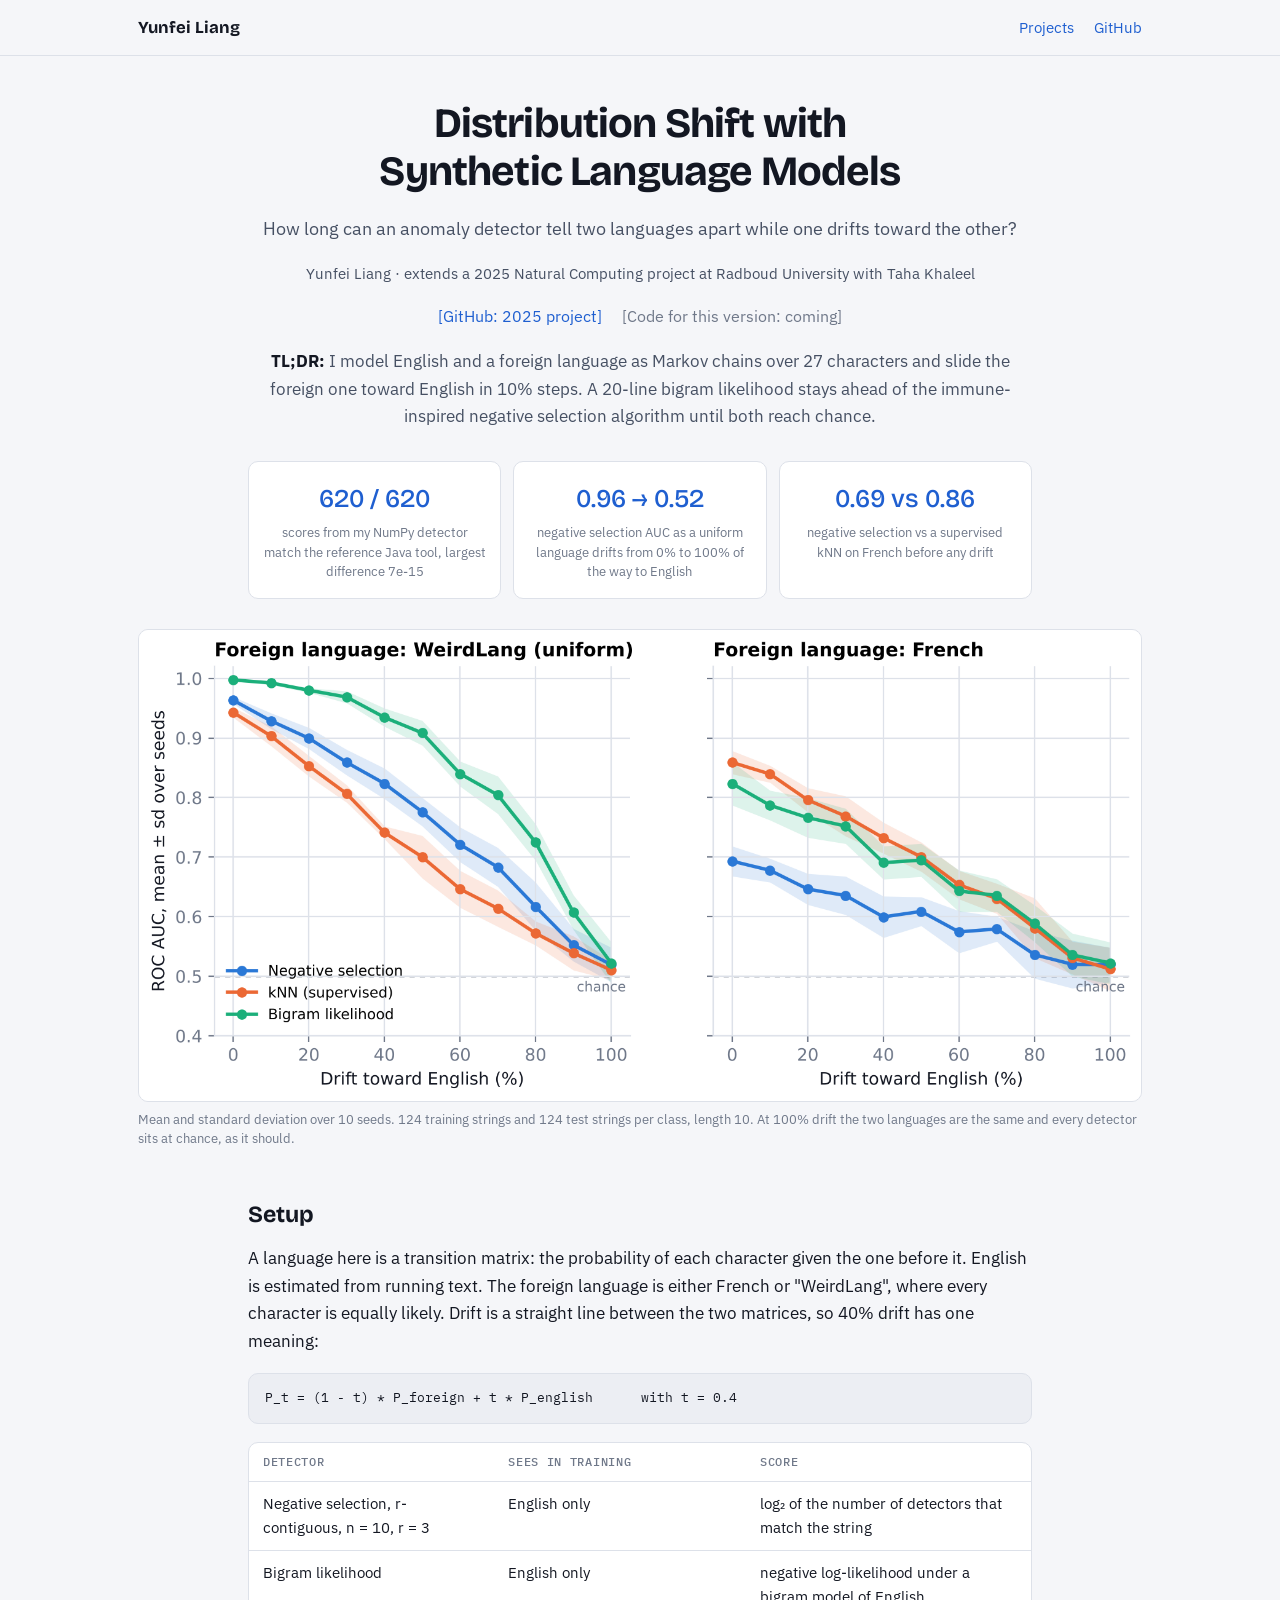
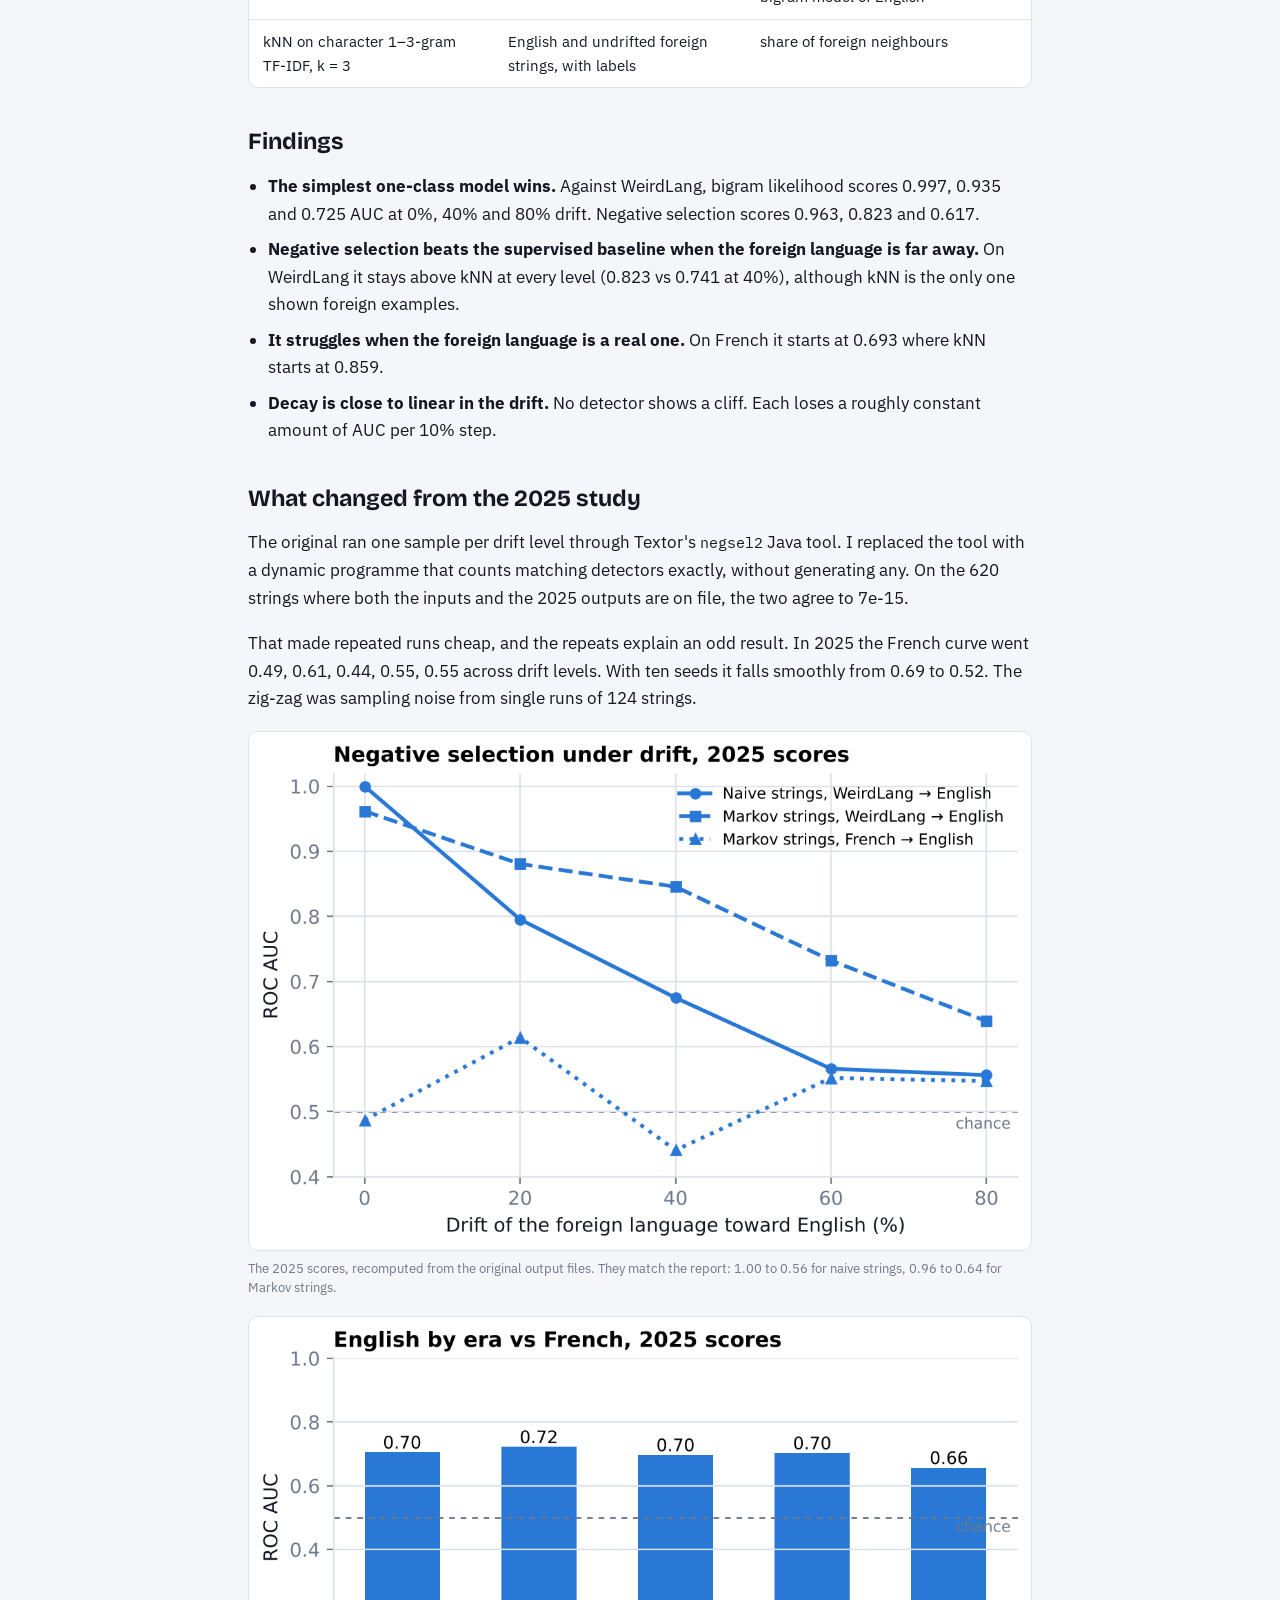
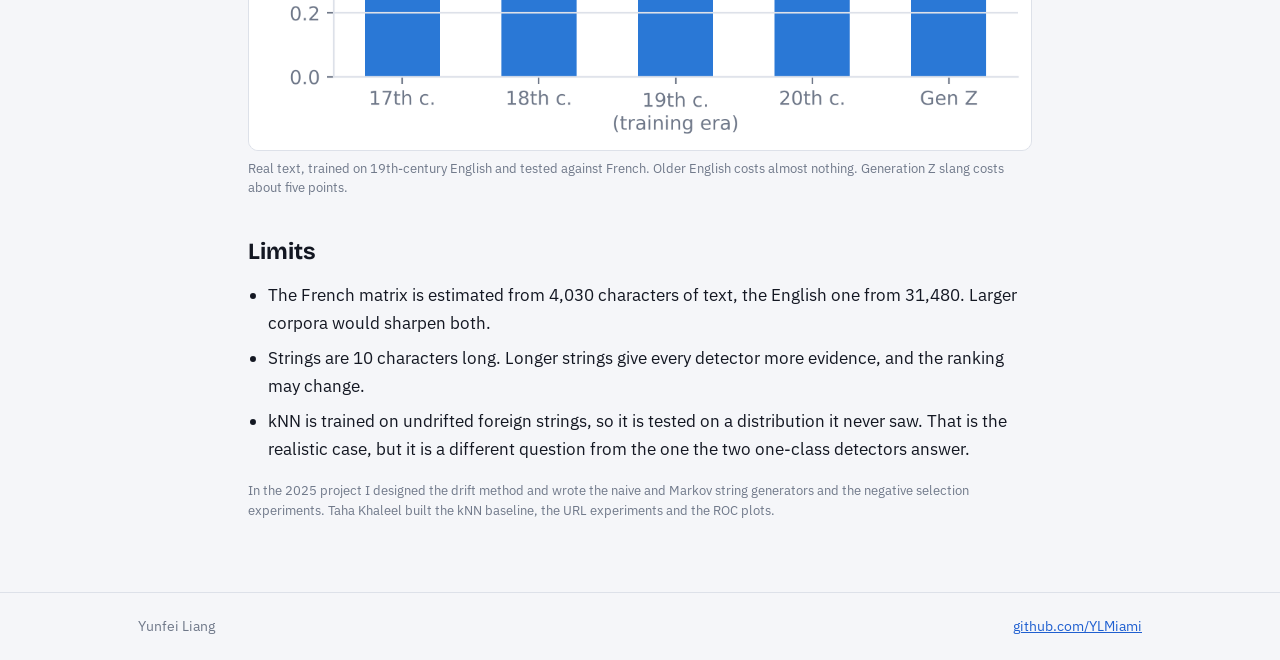
==== language-drift/index.html @ 2e2fc44e "Add home page and five project pages Home page with project list, plus pages for LOCO anomaly detect" ====
<!doctype html>
<html lang="en">
<head>
<meta charset="utf-8">
<meta name="viewport" content="width=device-width, initial-scale=1">
<title>Distribution Shift with Synthetic Language Models · Yunfei Liang</title>
<meta name="description" content="Three anomaly detectors measured while one synthetic language drifts toward another.">
<meta property="og:title" content="Distribution Shift with Synthetic Language Models · Yunfei Liang">
<meta property="og:description" content="Three anomaly detectors measured while one synthetic language drifts toward another.">
<link rel="preconnect" href="https://fonts.googleapis.com"><link rel="preconnect" href="https://fonts.gstatic.com" crossorigin><link rel="stylesheet" href="https://fonts.googleapis.com/css2?family=Bricolage+Grotesque:opsz,wght@12..96,500;12..96,700&family=IBM+Plex+Sans:wght@400;500;600&family=IBM+Plex+Mono:wght@400;500&display=swap">
<link rel="stylesheet" href="../assets/style.css">
</head>
<body>
<header class="top"><div class="wrap wide"><a class="brand" href="../">Yunfei Liang</a><nav><a href="../#projects">Projects</a><a href="https://github.com/YLMiami">GitHub</a></nav></div></header>
<main>
<div class="wrap center">
<h1>Distribution Shift with Synthetic Language Models</h1>
<p class="sub">How long can an anomaly detector tell two languages apart while one drifts toward the other?</p>
<p class="byline">Yunfei Liang · extends a 2025 Natural Computing project at Radboud University with Taha Khaleel</p>
<div class="links"><a href="https://github.com/T-Khaleel/NaCo_Project">[GitHub: 2025 project]</a><span>[Code for this version: coming]</span></div>
<p class="tldr"><b>TL;DR:</b> I model English and a foreign language as Markov chains over 27 characters and slide the foreign one toward English in 10% steps. A 20-line bigram likelihood stays ahead of the immune-inspired negative selection algorithm until both reach chance.</p>
</div>
<div class="wrap"><div class="tiles">
  <div class="tile"><div class="big">620 / 620</div><div class="cap">scores from my NumPy detector match the reference Java tool, largest difference 7e-15</div></div>
  <div class="tile"><div class="big">0.96 → 0.52</div><div class="cap">negative selection AUC as a uniform language drifts from 0% to 100% of the way to English</div></div>
  <div class="tile"><div class="big">0.69 vs 0.86</div><div class="cap">negative selection vs a supervised kNN on French before any drift</div></div>
</div></div>
<div class="wrap wide"><figure><img src="img/auc_vs_drift_sweep.png" alt="ROC AUC against drift for three detectors, for a uniform foreign language and for French" width="1640" height="760"><figcaption class="cap">Mean and standard deviation over 10 seeds. 124 training strings and 124 test strings per class, length 10. At 100% drift the two languages are the same and every detector sits at chance, as it should.</figcaption></figure></div>
<div class="wrap">
<h2>Setup</h2>
<p>A language here is a transition matrix: the probability of each character given the one before it. English is estimated from running text. The foreign language is either French or "WeirdLang", where every character is equally likely. Drift is a straight line between the two matrices, so 40% drift has one meaning:</p>
<div class="code"><pre>P_t = (1 - t) * P_foreign + t * P_english      with t = 0.4</pre></div>
<div class="scroll"><table>
<thead><tr><th>Detector</th><th>Sees in training</th><th>Score</th></tr></thead>
<tbody>
<tr><td>Negative selection, r-contiguous, n = 10, r = 3</td><td>English only</td><td>log₂ of the number of detectors that match the string</td></tr>
<tr><td>Bigram likelihood</td><td>English only</td><td>negative log-likelihood under a bigram model of English</td></tr>
<tr><td>kNN on character 1–3-gram TF-IDF, k = 3</td><td>English and undrifted foreign strings, with labels</td><td>share of foreign neighbours</td></tr>
</tbody></table></div>
<h2>Findings</h2>
<ul>
<li><b>The simplest one-class model wins.</b> Against WeirdLang, bigram likelihood scores 0.997, 0.935 and 0.725 AUC at 0%, 40% and 80% drift. Negative selection scores 0.963, 0.823 and 0.617.</li>
<li><b>Negative selection beats the supervised baseline when the foreign language is far away.</b> On WeirdLang it stays above kNN at every level (0.823 vs 0.741 at 40%), although kNN is the only one shown foreign examples.</li>
<li><b>It struggles when the foreign language is a real one.</b> On French it starts at 0.693 where kNN starts at 0.859.</li>
<li><b>Decay is close to linear in the drift.</b> No detector shows a cliff. Each loses a roughly constant amount of AUC per 10% step.</li>
</ul>
<h2>What changed from the 2025 study</h2>
<p>The original ran one sample per drift level through Textor's <code>negsel2</code> Java tool. I replaced the tool with a dynamic programme that counts matching detectors exactly, without generating any. On the 620 strings where both the inputs and the 2025 outputs are on file, the two agree to 7e-15.</p>
<p>That made repeated runs cheap, and the repeats explain an odd result. In 2025 the French curve went 0.49, 0.61, 0.44, 0.55, 0.55 across drift levels. With ten seeds it falls smoothly from 0.69 to 0.52. The zig-zag was sampling noise from single runs of 124 strings.</p>
<figure><img src="img/auc_vs_drift_2025.png" alt="Negative selection AUC against drift, recomputed from the 2025 score files" width="1440" height="760"><figcaption class="cap">The 2025 scores, recomputed from the original output files. They match the report: 1.00 to 0.56 for naive strings, 0.96 to 0.64 for Markov strings.</figcaption></figure>
<figure><img src="img/auc_by_era_2025.png" alt="Negative selection AUC for English of different centuries against French" width="1300" height="620"><figcaption class="cap">Real text, trained on 19th-century English and tested against French. Older English costs almost nothing. Generation Z slang costs about five points.</figcaption></figure>
<h2>Limits</h2>
<ul>
<li>The French matrix is estimated from 4,030 characters of text, the English one from 31,480. Larger corpora would sharpen both.</li>
<li>Strings are 10 characters long. Longer strings give every detector more evidence, and the ranking may change.</li>
<li>kNN is trained on undrifted foreign strings, so it is tested on a distribution it never saw. That is the realistic case, but it is a different question from the one the two one-class detectors answer.</li>
</ul>
<p class="cap">In the 2025 project I designed the drift method and wrote the naive and Markov string generators and the negative selection experiments. Taha Khaleel built the kNN baseline, the URL experiments and the ROC plots.</p>
</div>
</main>
<footer><div class="wrap wide"><span>Yunfei Liang</span><a href="https://github.com/YLMiami">github.com/YLMiami</a></div></footer>
</body>
</html>
---- assets/style.css ----
:root{
  --bg:#f5f6f9; --surface:#ffffff; --sunk:#eceef3;
  --ink:#131722; --ink-2:#465063; --ink-3:#6f7889; --line:#dde1e9;
  --accent:#1f5fd0; --accent-soft:#e7eefc; --warn:#8a4b00; --warn-soft:#fcefd8;
  --bar:#2a78d6; --bar-muted:#b6bfce;
  --display:"Bricolage Grotesque","Avenir Next","Segoe UI",system-ui,sans-serif;
  --body:"IBM Plex Sans","Segoe UI",system-ui,-apple-system,sans-serif;
  --mono:"IBM Plex Mono",ui-monospace,"SF Mono",Menlo,Consolas,monospace;
}
@media (prefers-color-scheme: dark){
  :root{
    --bg:#0f1218; --surface:#171b24; --sunk:#1e232e;
    --ink:#eceef3; --ink-2:#b6bdcb; --ink-3:#8a93a5; --line:#2b3140;
    --accent:#7aa7f7; --accent-soft:#1b2842; --warn:#f0b86a; --warn-soft:#33270f;
    --bar:#3987e5; --bar-muted:#4a5366; color-scheme:dark;
  }
}
*{box-sizing:border-box}
html{-webkit-text-size-adjust:100%}
body{margin:0;background:var(--bg);color:var(--ink);font-family:var(--body);font-size:17px;line-height:1.62}
img{max-width:100%;height:auto;display:block}
a{color:var(--accent)}
a:focus-visible,input:focus-visible{outline:2px solid var(--accent);outline-offset:2px}
code,.mono{font-family:var(--mono);font-size:.86em}
.wrap{max-width:820px;margin-inline:auto;padding-inline:max(18px,env(safe-area-inset-left,0px)) max(18px,env(safe-area-inset-right,0px))}
.wrap.wide{max-width:1040px}
.top{border-bottom:1px solid var(--line)}
.top .wrap{display:flex;flex-wrap:wrap;justify-content:space-between;align-items:center;gap:8px 20px;padding-block:14px}
.top a{text-decoration:none}
.brand{font-family:var(--display);font-weight:700;font-size:1.05rem;color:var(--ink)}
.top nav{display:flex;gap:20px;font-size:.95rem}
main{padding-block:44px 72px;display:flex;flex-direction:column;gap:30px}
main>.wrap{display:flex;flex-direction:column;gap:18px;width:100%}
h1,h2,h3{font-family:var(--display);line-height:1.15;margin:0;text-wrap:balance}
h1{font-size:clamp(1.8rem,4.6vw,2.6rem);font-weight:700;letter-spacing:-.02em}
h2{font-size:1.45rem;font-weight:700;margin-top:22px}
h3{font-size:1.08rem;font-weight:700}
p{margin:0}
ul{margin:0;padding-left:1.15em;display:flex;flex-direction:column;gap:8px}
.center{text-align:center}
.sub{font-size:1.14rem;color:var(--ink-2)}
.byline{color:var(--ink-2);font-size:.96rem}
.links{display:flex;flex-wrap:wrap;justify-content:center;gap:8px 20px;font-size:1rem}
.links a{text-decoration:none}.links a:hover{text-decoration:underline}
.links span{color:var(--ink-3)}
.tldr{color:var(--ink-2)}.tldr b{color:var(--ink)}
.eyebrow{font-family:var(--mono);font-size:.74rem;letter-spacing:.08em;text-transform:uppercase;color:var(--ink-3)}
.scale{height:6px;border-radius:3px;background:linear-gradient(90deg,#1b0c41,#6a176e,#bb3754,#f37819,#f6d746);width:200px;max-width:100%}
.tiles{display:grid;grid-template-columns:repeat(auto-fit,minmax(190px,1fr));gap:12px}
.tile{border:1px solid var(--line);border-radius:10px;padding:16px 14px;text-align:center;background:var(--surface)}
.tile .big{font-family:var(--display);font-size:1.6rem;font-weight:500;color:var(--accent);font-variant-numeric:tabular-nums}
.tile .cap{margin-top:4px}
.cap{font-size:.84rem;color:var(--ink-3);line-height:1.45}
figure{margin:0;display:flex;flex-direction:column;gap:8px}
figure img{border:1px solid var(--line);border-radius:10px;background:#ffffff;width:100%}
.note{background:var(--warn-soft);border-radius:8px;padding:12px 16px;font-size:.94rem}
.note b{color:var(--warn)}
.scroll{overflow-x:auto;border:1px solid var(--line);border-radius:10px;background:var(--surface)}
table{border-collapse:collapse;width:100%;font-size:.92rem}
th,td{text-align:left;padding:10px 14px;border-bottom:1px solid var(--line);vertical-align:top}
th{font-family:var(--mono);font-size:.72rem;letter-spacing:.06em;text-transform:uppercase;color:var(--ink-3);font-weight:500}
tr:last-child td{border-bottom:0}
td.num,th.num{text-align:right;font-variant-numeric:tabular-nums;white-space:nowrap}
tr.hl td{background:var(--accent-soft)}
.pipe{display:flex;flex-wrap:wrap;align-items:stretch;justify-content:center;gap:8px;font-size:.84rem}
.pipe .n{border:1px solid var(--line);border-radius:8px;padding:9px 11px;background:var(--surface);flex:1 1 120px;max-width:190px}
.pipe .n b{display:block;font-size:.9rem}
.pipe .n span{color:var(--ink-3);font-size:.78rem;line-height:1.35;display:block}
.pipe .ar{align-self:center;color:var(--ink-3);font-family:var(--mono)}
.chart{display:flex;flex-direction:column;gap:4px;background:var(--surface);border:1px solid var(--line);border-radius:10px;padding:16px}
.chart .ct{font-weight:600;font-size:.95rem}
.chart .cs{font-size:.8rem;color:var(--ink-3);margin-bottom:8px}
.row,.axis{display:grid;grid-template-columns:170px 1fr 54px;align-items:center;gap:10px;font-size:.84rem}
.row{padding:4px 0}
.row .lab{color:var(--ink-2)}
.row .val{text-align:right;font-variant-numeric:tabular-nums}
.track{position:relative;height:14px}
.track .rule{position:absolute;left:0;right:0;top:50%;height:1px;background:var(--line)}
.track .dot{position:absolute;top:50%;width:12px;height:12px;margin:-6px 0 0 -6px;border-radius:50%;background:var(--bar-muted);box-shadow:0 0 0 2px var(--surface)}
.track .dot.on{background:var(--bar)}
.axis{font-family:var(--mono);font-size:.68rem;color:var(--ink-3)}
.axis div:nth-child(2){display:flex;justify-content:space-between}
.ba{position:relative;border-radius:10px;overflow:hidden;border:1px solid var(--line);aspect-ratio:2/1}
.ba img{position:absolute;inset:0;width:100%;height:100%;object-fit:cover;border:0;border-radius:0}
.ba .after{position:absolute;inset:0;clip-path:inset(0 0 0 var(--pos,50%))}
.ba .bar{position:absolute;top:0;bottom:0;left:var(--pos,50%);width:2px;margin-left:-1px;background:#ffffff}
.ba .tag{position:absolute;top:10px;font-family:var(--mono);font-size:.72rem;padding:3px 9px;border-radius:99px;background:rgba(16,20,28,.72);color:#ffffff}
.ba .tag.l{left:10px}.ba .tag.r{right:10px}
.range{width:100%;accent-color:var(--accent);margin:0}
.code{background:var(--sunk);border:1px solid var(--line);border-radius:10px;overflow-x:auto}
.code pre{margin:0;padding:14px 16px;font-family:var(--mono);font-size:.82rem;line-height:1.55}
/* home */
.intro{display:flex;flex-direction:column;gap:14px;padding-block:18px 6px}
.plist{display:flex;flex-direction:column;border-top:1px solid var(--line)}
.proj{display:grid;grid-template-columns:1fr 190px;gap:8px 28px;padding:22px 0;border-bottom:1px solid var(--line);text-decoration:none;color:inherit;align-items:start}
.proj>*{min-width:0}
.proj h3{font-size:1.2rem;color:var(--ink)}
.proj:hover h3{color:var(--accent)}
.proj p{color:var(--ink-2);font-size:.98rem;margin-top:6px}
.proj .tags{display:flex;flex-wrap:wrap;gap:6px;margin-top:10px}
.tag2{font-family:var(--mono);font-size:.7rem;padding:2px 8px;border-radius:99px;background:var(--sunk);color:var(--ink-3)}
.proj .fact{text-align:right}
.proj .fact b{display:block;font-family:var(--display);font-weight:500;font-size:1.45rem;color:var(--accent);font-variant-numeric:tabular-nums;line-height:1.2}
.proj .fact span{font-size:.8rem;color:var(--ink-3);line-height:1.35;display:block;margin-top:4px}
footer{border-top:1px solid var(--line);color:var(--ink-3);font-size:.86rem}
footer .wrap{padding-block:22px;display:flex;flex-wrap:wrap;gap:8px 20px;justify-content:space-between}
@media (max-width:620px){
  body{font-size:16px}
  .proj{grid-template-columns:1fr}.proj .fact{text-align:left}
  .row,.axis{grid-template-columns:112px 1fr 48px}
}
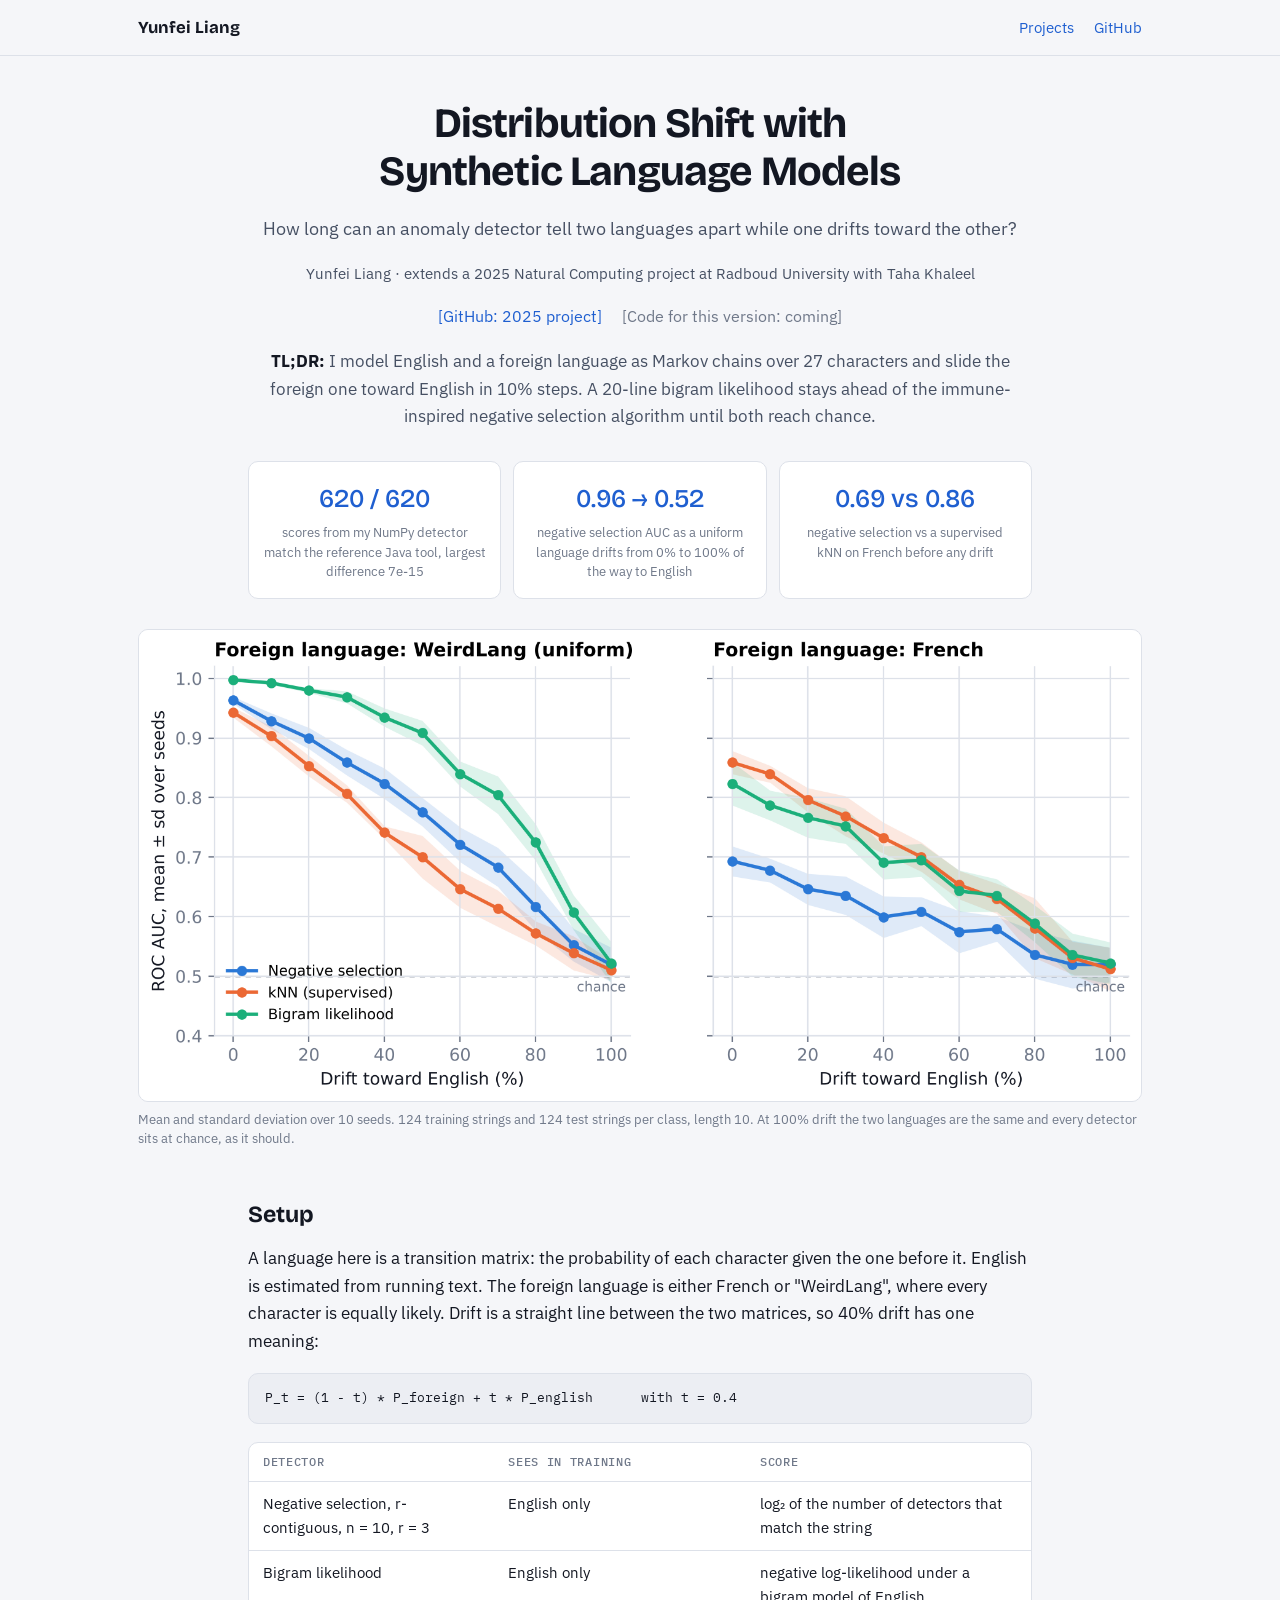
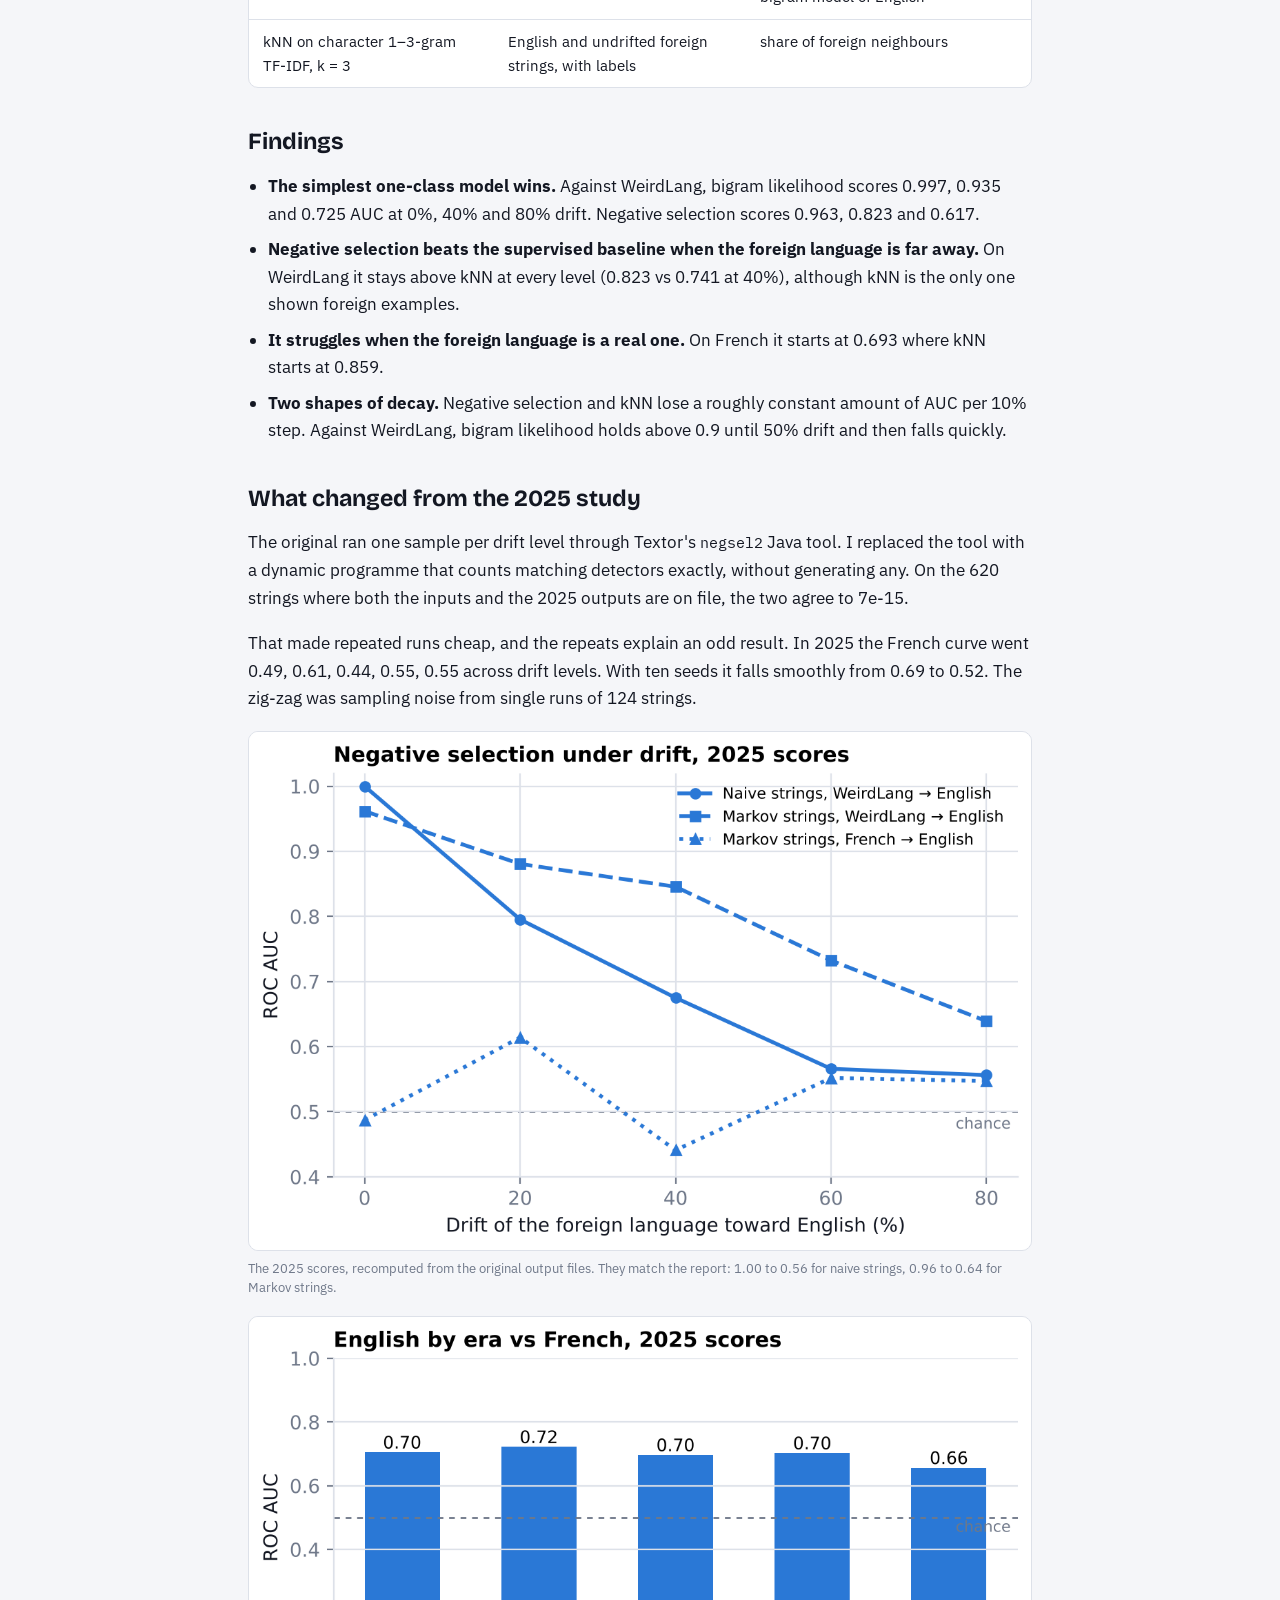
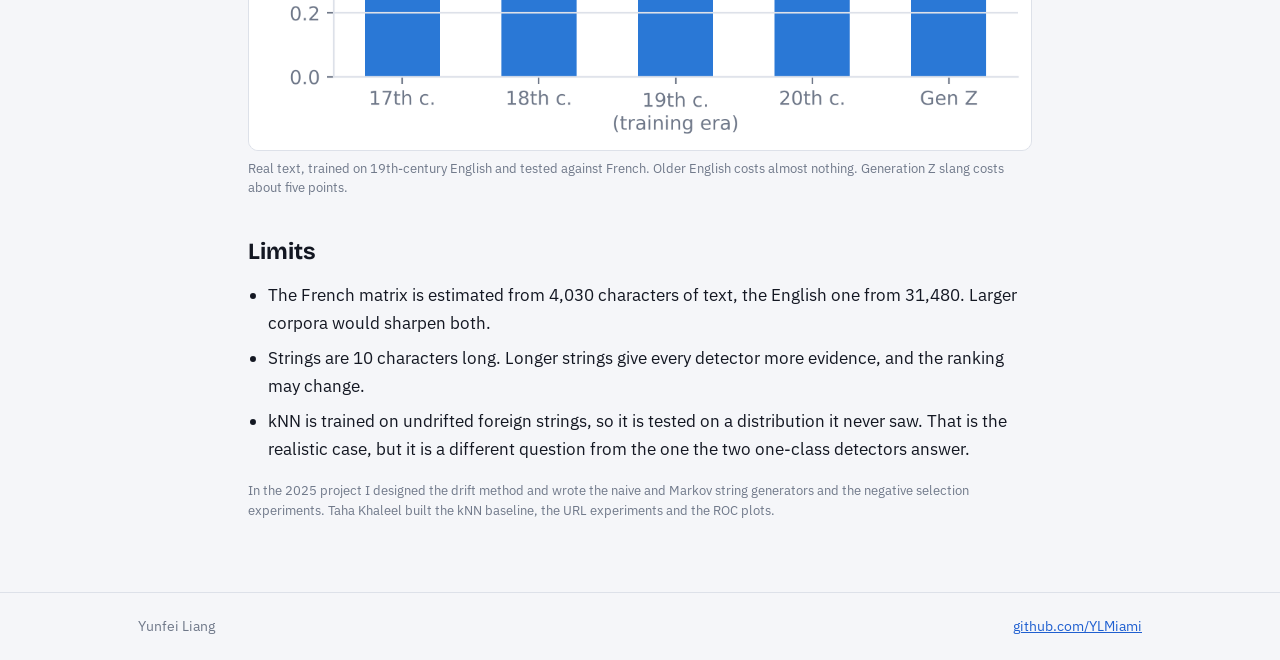
==== commit 7f4b528a: "Correct the description of decay shapes on the language drift page Co-Authored-By: Claude Fable 5.2 " ====
--- a/language-drift/index.html
+++ b/language-drift/index.html
@@ -42,7 +42,7 @@
 <li><b>The simplest one-class model wins.</b> Against WeirdLang, bigram likelihood scores 0.997, 0.935 and 0.725 AUC at 0%, 40% and 80% drift. Negative selection scores 0.963, 0.823 and 0.617.</li>
 <li><b>Negative selection beats the supervised baseline when the foreign language is far away.</b> On WeirdLang it stays above kNN at every level (0.823 vs 0.741 at 40%), although kNN is the only one shown foreign examples.</li>
 <li><b>It struggles when the foreign language is a real one.</b> On French it starts at 0.693 where kNN starts at 0.859.</li>
-<li><b>Decay is close to linear in the drift.</b> No detector shows a cliff. Each loses a roughly constant amount of AUC per 10% step.</li>
+<li><b>Two shapes of decay.</b> Negative selection and kNN lose a roughly constant amount of AUC per 10% step. Against WeirdLang, bigram likelihood holds above 0.9 until 50% drift and then falls quickly.</li>
 </ul>
 <h2>What changed from the 2025 study</h2>
 <p>The original ran one sample per drift level through Textor's <code>negsel2</code> Java tool. I replaced the tool with a dynamic programme that counts matching detectors exactly, without generating any. On the 620 strings where both the inputs and the 2025 outputs are on file, the two agree to 7e-15.</p>
